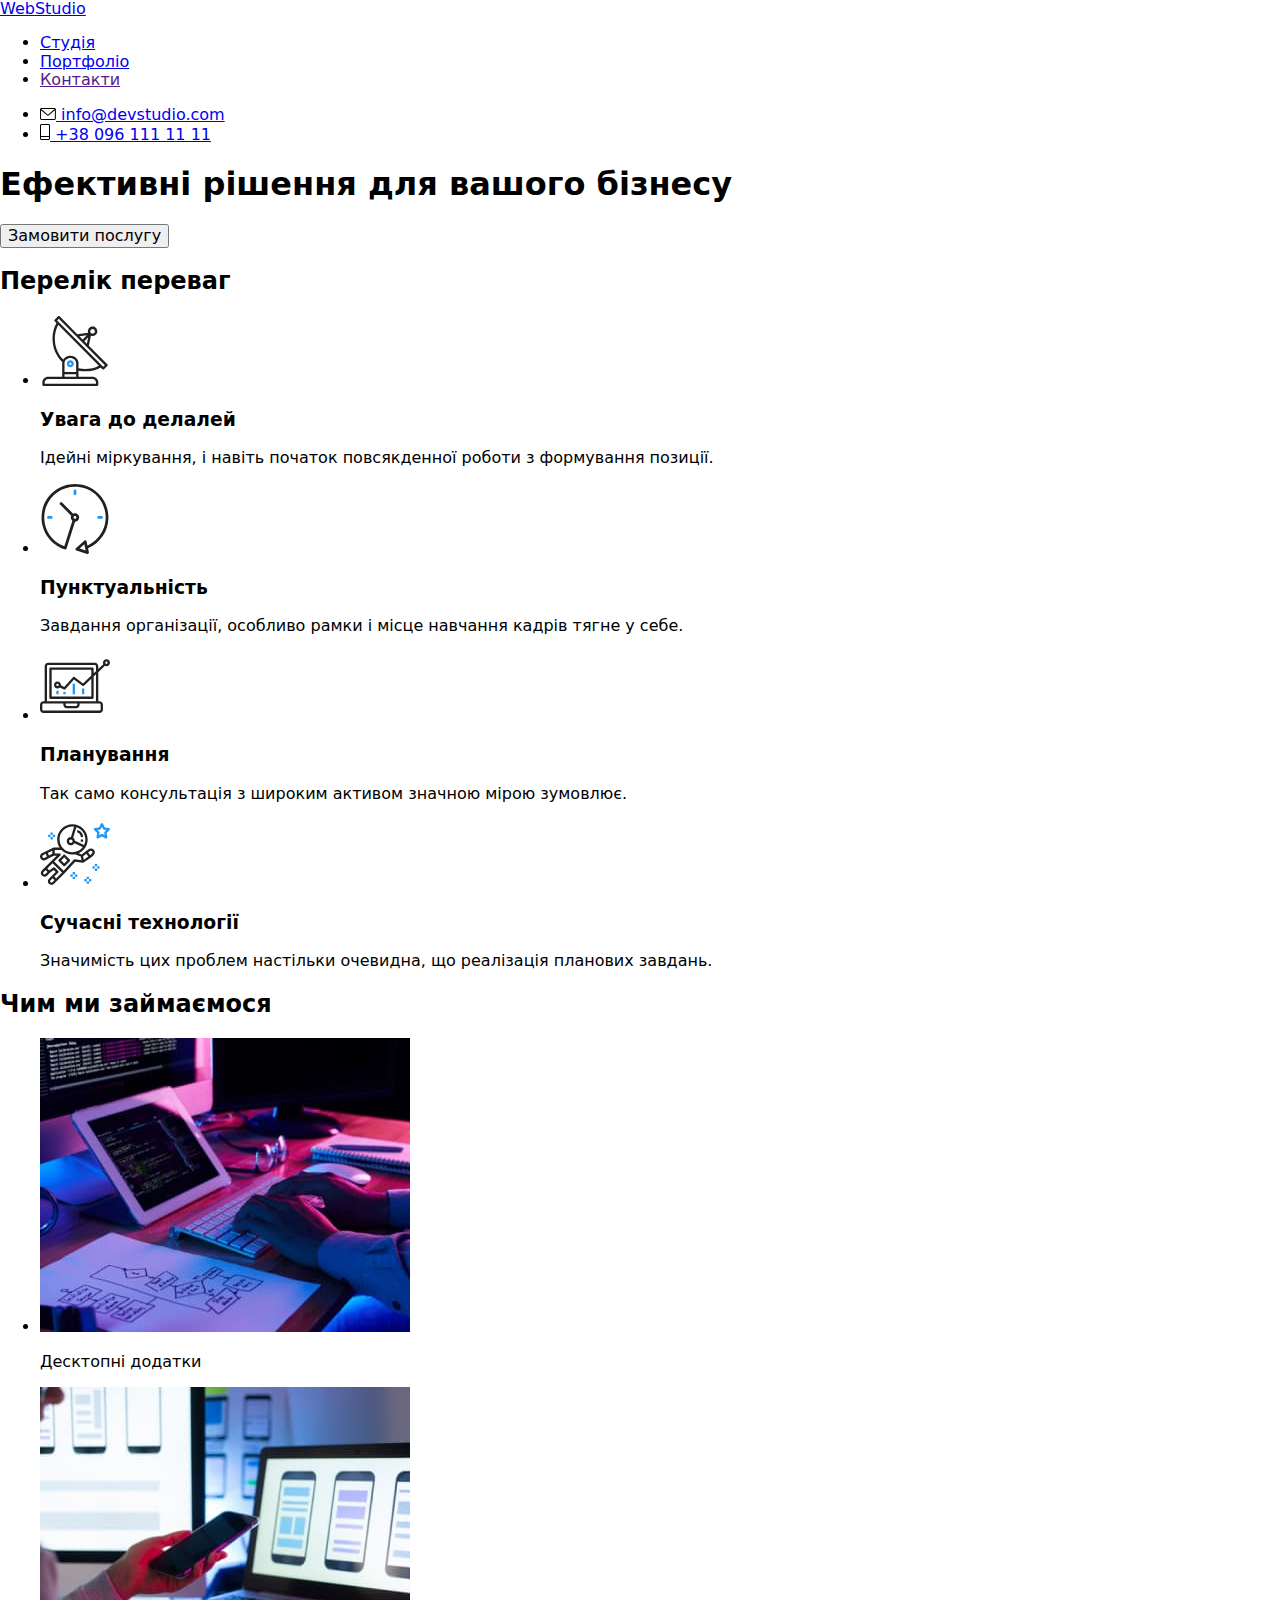
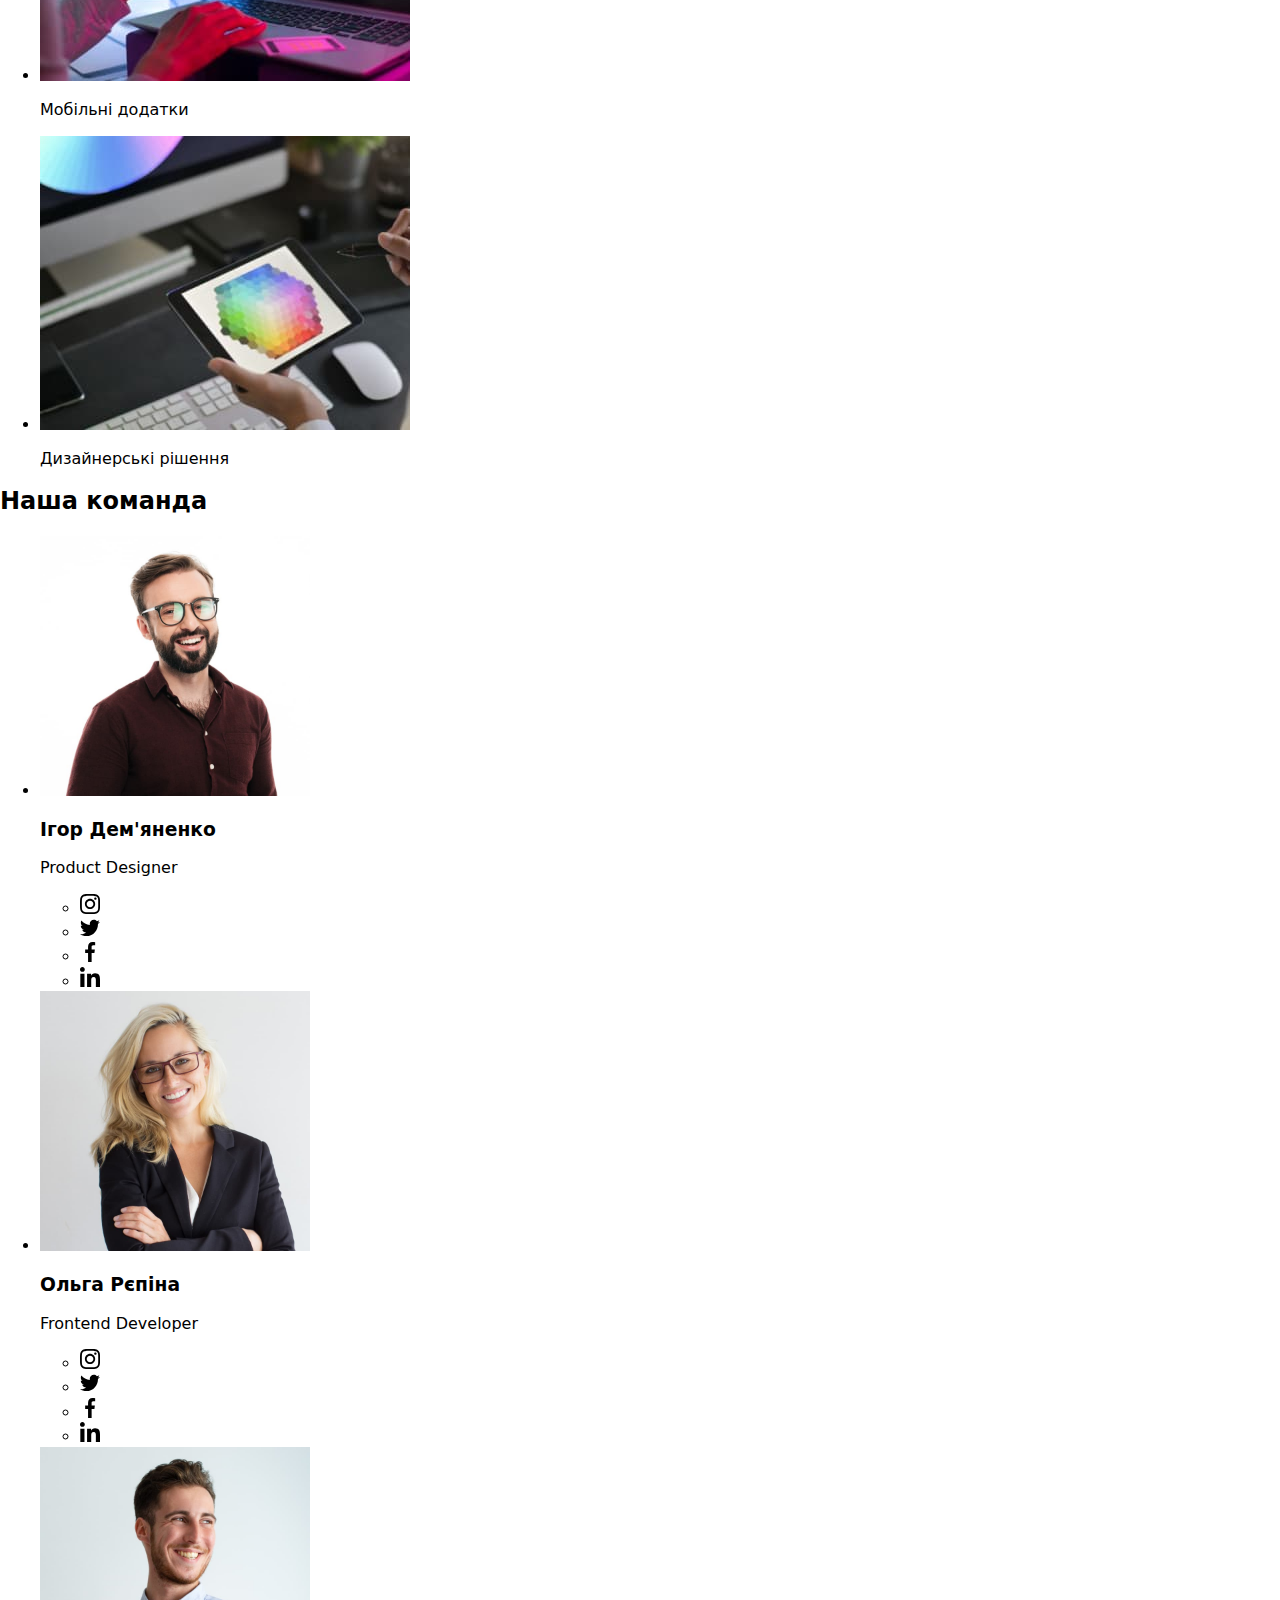
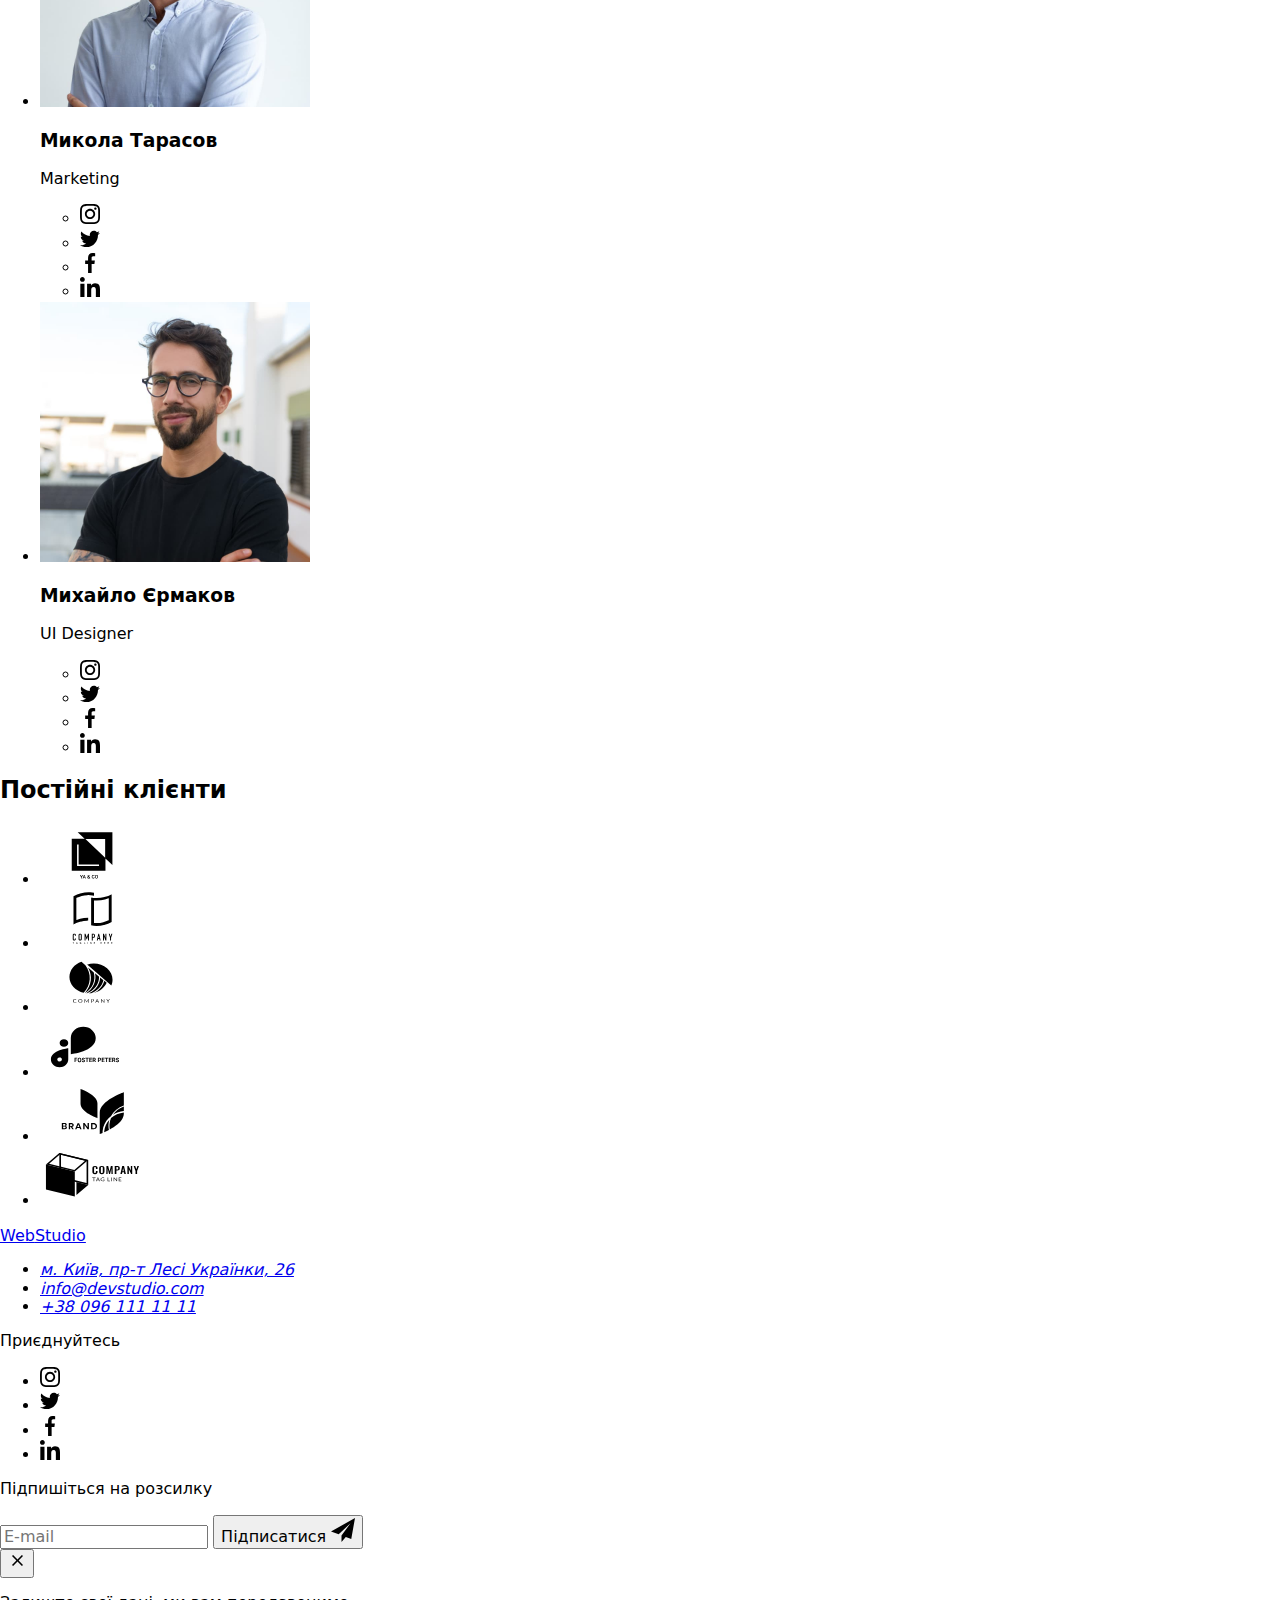
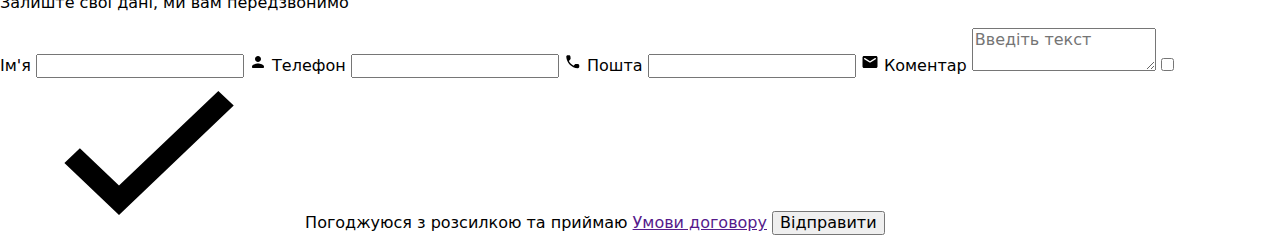
==== index.html @ 996a612a "start" ====
<!DOCTYPE html>
<html lang="uk">
  <head>
    <meta charset="UTF-8" />
    <meta http-equiv="X-UA-Compatible" content="IE=edge" />
    <meta name="viewport" content="width=device-width, initial-scale=1.0" />
    <title>WebStudio</title>
    <link rel="preconnect" href="https://fonts.googleapis.com" />
    <link rel="preconnect" href="https://fonts.gstatic.com" crossorigin />
    <link
      href="https://fonts.googleapis.com/css2?family=Raleway:wght@700&family=Roboto:wght@400;500;700;900&display=swap"
      rel="stylesheet"
    />
    <link
      rel="stylesheet"
      href="https://cdn.jsdelivr.net/npm/modern-normalize@1.1.0/modern-normalize.min.css"
    />
    <link rel="stylesheet" href="./css/styles.css" />
  </head>
  <body>
    <header class="line-header">
      <div class="container header-flex">
        <nav class="head-menu">
          <a href="./index.html" class="logo" lang="en"> Web<span class="logo2">Studio</span></a>
          <ul class="site-navigation list">
            <li class="item"><a href="./index.html" class="site-nav current">Студія</a></li>
            <li class="item"><a href="./portfolio.html" class="site-nav">Портфоліо</a></li>
            <li class="item"><a href="" class="site-nav">Контакти</a></li>
          </ul>
        </nav>
        <ul class="list contact-menu">
          <li class="header-contact">
            <a href="mailto:info@devstudio.com" class="class-contact">
              <svg class="contact-icon-svg" width="16" height="12">
                <use href="./images/icons.svg#icon-envelope"></use>
              </svg>
              info@devstudio.com
            </a>
          </li>
          <li class="header-contact">
            <a href="tel:+380961111111" class="class-contact">
              <svg class="contact-icon-svg" width="10" height="16">
                <use href="./images/icons.svg#icon-vector"></use>
              </svg>
              +38 096 111 11 11
            </a>
          </li>
        </ul>
      </div>
    </header>
    <main>
      <section class="section-hero">
        <div class="container">
          <h1 class="title-h1">Ефективні рішення для вашого бізнесу</h1>
          <button type="button" class="button-posluga" data-modal-open>Замовити послугу</button>
        </div>
      </section>

      <!-- Переваги -->

      <section class="list-perevag section">
        <div class="container">
          <h2 class="visually-hidden">Перелік переваг</h2>
          <ul class="list perevagi-list">
            <li class="perevagi-fon">
              <div class="perevagi-icon">
                <svg class="icon-win" width="70" height="70">
                  <use href="./images/icons.svg#icon-antenna"></use>
                </svg>
              </div>
              <h3 class="title-h3">Увага до делалей</h3>
              <p class="text-perevag">
                Ідейні міркування, і навіть початок повсякденної роботи з формування позиції.
              </p>
            </li>
            <li class="perevagi-fon">
              <div class="perevagi-icon">
                <svg width="70" height="70">
                  <use href="./images/icons.svg#icon-clock"></use>
                </svg>
              </div>
              <h3 class="title-h3">Пунктуальність</h3>
              <p class="text-perevag">
                Завдання організації, особливо рамки і місце навчання кадрів тягне у себе.
              </p>
            </li>
            <li class="perevagi-fon">
              <div class="perevagi-icon">
                <svg width="70" height="70">
                  <use href="./images/icons.svg#icon-diagram"></use>
                </svg>
              </div>
              <h3 class="title-h3">Планування</h3>
              <p class="text-perevag">
                Так само консультація з широким активом значною мірою зумовлює.
              </p>
            </li>
            <li class="perevagi-fon">
              <div class="perevagi-icon">
                <svg width="70" height="70">
                  <use href="./images/icons.svg#icon-astronaut"></use>
                </svg>
              </div>
              <h3 class="title-h3">Сучасні технології</h3>
              <p class="text-perevag">
                Значимість цих проблем настільки очевидна, що реалізація планових завдань.
              </p>
            </li>
          </ul>
        </div>
      </section>

      <!-- розробка -->

      <section class="section-bott">
        <div class="container">
          <h2 class="title-h2">Чим ми займаємося</h2>
          <ul class="list hobby">
            <li>
              <img src="./images/img_box_1.jpg" width="370" alt="Розробка і оптимізація сайту" />
              <div class="description">
                <p class="description-text">Десктопні додатки</p>
              </div>
            </li>
            <li>
              <img src="./images/img_box_2.jpg" width="370" alt="Розробка мобільної версії сайту" />
              <div class="description">
                <p class="description-text">Мобільні додатки</p>
              </div>
            </li>
            <li>
              <img src="./images/img_box_3.jpg" width="370" alt="Підбір палітри" />
              <div class="description">
                <p class="description-text">Дизайнерські рішення</p>
              </div>
            </li>
          </ul>
        </div>
      </section>

      <!-- Команда -->

      <section class="color-team section">
        <div class="container">
          <h2 class="title-h2">Наша команда</h2>
          <ul class="list-team list">
            <li class="color-foto-team">
              <img src="./images/img_team_1.jpg" width="270" alt="Портрет Ігора Дем'яненко" />
              <div class="team-box">
                <h3 class="title-h3-2">Ігор Дем'яненко</h3>
                <p class="profession" lang="en">Product Designer</p>
                <ul class="list team-icon">
                  <li>
                    <a href="" class="team-fon">
                      <svg aria-label="" width="20" height="20">
                        <use href="./images/icons.svg#icon-instagram"></use>
                      </svg>
                    </a>
                  </li>
                  <li>
                    <a href="" class="team-fon">
                      <svg aria-label="" width="20" height="20">
                        <use href="./images/icons.svg#icon-twitter"></use>
                      </svg>
                    </a>
                  </li>
                  <li>
                    <a href="" class="team-fon">
                      <svg aria-label="" width="20" height="20">
                        <use href="./images/icons.svg#icon-facebook"></use>
                      </svg>
                    </a>
                  </li>
                  <li>
                    <a href="" class="team-fon">
                      <svg aria-label="" width="20" height="20">
                        <use href="./images/icons.svg#icon-linkedin"></use>
                      </svg>
                    </a>
                  </li>
                </ul>
              </div>
            </li>
            <li class="color-foto-team">
              <img src="./images/img_team_2.jpg" width="270" alt="Портрет Ольги Рєпіної" />
              <div class="team-box">
                <h3 class="title-h3-2">Ольга Рєпіна</h3>
                <p class="profession" lang="en">Frontend Developer</p>
                <ul class="list team-icon">
                  <li>
                    <a href="" class="team-fon">
                      <svg aria-label="" width="20" height="20">
                        <use href="./images/icons.svg#icon-instagram"></use>
                      </svg>
                    </a>
                  </li>
                  <li>
                    <a href="" class="team-fon">
                      <svg aria-label="" width="20" height="20">
                        <use href="./images/icons.svg#icon-twitter"></use>
                      </svg>
                    </a>
                  </li>
                  <li>
                    <a href="" class="team-fon">
                      <svg aria-label="" width="20" height="20">
                        <use href="./images/icons.svg#icon-facebook"></use>
                      </svg>
                    </a>
                  </li>
                  <li>
                    <a href="" class="team-fon">
                      <svg aria-label="" width="20" height="20">
                        <use href="./images/icons.svg#icon-linkedin"></use>
                      </svg>
                    </a>
                  </li>
                </ul>
              </div>
            </li>
            <li class="color-foto-team">
              <img src="./images/img_team_3.jpg" width="270" alt="Портрет Миколи Тарасова" />
              <div class="team-box">
                <h3 class="title-h3-2">Микола Тарасов</h3>
                <p class="profession" lang="en">Marketing</p>
                <ul class="list team-icon">
                  <li>
                    <a href="" class="team-fon">
                      <svg aria-label="" width="20" height="20">
                        <use href="./images/icons.svg#icon-instagram"></use>
                      </svg>
                    </a>
                  </li>
                  <li>
                    <a href="" class="team-fon">
                      <svg aria-label="" width="20" height="20">
                        <use href="./images/icons.svg#icon-twitter"></use>
                      </svg>
                    </a>
                  </li>
                  <li>
                    <a href="" class="team-fon">
                      <svg aria-label="" width="20" height="20">
                        <use href="./images/icons.svg#icon-facebook"></use>
                      </svg>
                    </a>
                  </li>
                  <li>
                    <a href="" class="team-fon">
                      <svg aria-label="" width="20" height="20">
                        <use href="./images/icons.svg#icon-linkedin"></use>
                      </svg>
                    </a>
                  </li>
                </ul>
              </div>
            </li>
            <li class="color-foto-team">
              <img src="./images/img_team_4.jpg" width="270" alt="Портрет Михайла Єрмакова" />
              <div class="team-box">
                <h3 class="title-h3-2">Михайло Єрмаков</h3>
                <p class="profession" lang="en">UI Designer</p>
                <ul class="list team-icon">
                  <li>
                    <a href="" class="team-fon">
                      <svg aria-label="" width="20" height="20">
                        <use href="./images/icons.svg#icon-instagram"></use>
                      </svg>
                    </a>
                  </li>
                  <li>
                    <a href="" class="team-fon">
                      <svg aria-label="" width="20" height="20">
                        <use href="./images/icons.svg#icon-twitter"></use>
                      </svg>
                    </a>
                  </li>
                  <li>
                    <a href="" class="team-fon">
                      <svg aria-label="" width="20" height="20">
                        <use href="./images/icons.svg#icon-facebook"></use>
                      </svg>
                    </a>
                  </li>
                  <li>
                    <a href="" class="team-fon">
                      <svg aria-label="" width="20" height="20">
                        <use href="./images/icons.svg#icon-linkedin"></use>
                      </svg>
                    </a>
                  </li>
                </ul>
              </div>
            </li>
          </ul>
        </div>
      </section>
      <section class="section">
        <!-- Кліенти -->

        <div class="container">
          <h2 class="title-h2">Постійні клієнти</h2>
          <ul class="list client">
            <li>
              <a href="" class="client-fon">
                <svg aria-label="" width="106" height="60">
                  <use href="./images/icons.svg#icon-logo"></use>
                </svg>
              </a>
            </li>
            <li>
              <a href="" class="client-fon">
                <svg aria-label="" width="106" height="60">
                  <use href="./images/icons.svg#icon-logo-1"></use>
                </svg>
              </a>
            </li>
            <li>
              <a href="" class="client-fon">
                <svg aria-label="" width="106" height="60">
                  <use href="./images/icons.svg#icon-logo-2"></use>
                </svg>
              </a>
            </li>
            <li>
              <a href="" class="client-fon">
                <svg aria-label="" width="106" height="60">
                  <use href="./images/icons.svg#icon-logo-3"></use>
                </svg>
              </a>
            </li>
            <li>
              <a href="" class="client-fon">
                <svg aria-label="" width="106" height="60">
                  <use href="./images/icons.svg#icon-logo-4"></use>
                </svg>
              </a>
            </li>
            <li>
              <a href="" class="client-fon">
                <svg aria-label="" width="106" height="60">
                  <use href="./images/icons.svg#icon-logo-5"></use>
                </svg>
              </a>
            </li>
          </ul>
        </div>
      </section>
    </main>

    <!-- Футер -->

    <footer class="section-footer">
      <div class="container footer-block">
        <div class="">
          <a href="./index.html" class="logo" lang="en"> Web<span class="logo3">Studio</span></a>
          <address class="contact">
            <ul class="site-footer list">
              <li class="footer-bottom">
                <a href="https://goo.gl/maps/ReowiNLjcF3ipeQF8" class="site-footer-2 link"
                  >м. Київ, пр-т Лесі Українки, 26</a
                >
              </li>
              <li class="footer-bottom">
                <a href="mailto:info@devstudio.com" class="site-footer link">info@devstudio.com</a>
              </li>
              <li><a href="tel:+380961111111" class="site-footer link">+38 096 111 11 11</a></li>
            </ul>
          </address>
        </div>

        <!-- Футер соцмережі -->

        <div class="footer-list">
          <p class="footer-connect">Приєднуйтесь</p>
          <ul class="list footer-icon">
            <li>
              <a href="" class="footer-fon">
                <svg aria-label="" width="20" height="20">
                  <use href="./images/icons.svg#icon-instagram"></use>
                </svg>
              </a>
            </li>
            <li>
              <a href="" class="footer-fon">
                <svg aria-label="" width="20" height="20">
                  <use href="./images/icons.svg#icon-twitter"></use>
                </svg>
              </a>
            </li>
            <li>
              <a href="" class="footer-fon">
                <svg aria-label="" width="20" height="20">
                  <use href="./images/icons.svg#icon-facebook"></use>
                </svg>
              </a>
            </li>
            <li>
              <a href="" class="footer-fon">
                <svg aria-label="" width="20" height="20">
                  <use href="./images/icons.svg#icon-linkedin"></use>
                </svg>
              </a>
            </li>
          </ul>
        </div>
        <div class="footer-form">
          <p class="footer-text">Підпишіться на розсилку</p>
          <form class="footer-email-form">
            <label class="email-form-field">
              <input
                type="email"
                name="email"
                class="email-form-input"
                placeholder="E-mail"
                required
            /></label>
            <button type="submit" class="footer-email-btn">
              Підписатися
              <svg class="footer-btn-icon" width="24" height="24">
                <use href="./images/icons.svg#icon-send"></use>
              </svg>
            </button>
          </form>
        </div>
      </div>
    </footer>

    <!-- Модальне вікно -->

    <div class="backdrop is-hidden" data-modal>
      <div class="modal">
        <button type="button" class="close-btn" data-modal-close>
          <svg aria-label="" width="18" height="18" class="modal-close">
            <use href="./images/icons.svg#icon-close"></use>
          </svg>
        </button>

        <!-- Форма заповнення -->

        <p class="modal-text">Залиште свої дані, ми вам передзвонимо</p>
        <form class="modal-form">
          <label class="modal-text-form">
            <span class="title-form">Ім'я</span>
            <span class="modal-icon-wrapper">
              <input
                type="text"
                class="input-form"
                name="user-name"
                pattern="[a-zA-Zа-яА-ЯїЇіІ]+"
                required
              />
              <svg aria-label="" width="18" height="18" class="modal-icon">
                <use href="./images/icons.svg#icon-person"></use>
              </svg>
            </span>
          </label>
          <label class="modal-text-form">
            <span class="title-form">Телефон</span>
            <span class="modal-icon-wrapper">
              <input
                type="tel"
                class="input-form"
                name="user-phone"
                pattern="[0-9]{3}-[0-9]{3}-[0-9]{2}-[0-9]{2}"
                required
              />
              <svg aria-label="" width="18" height="18" class="modal-icon">
                <use href="./images/icons.svg#icon-phone"></use>
              </svg>
            </span>
          </label>
          <label class="modal-text-form">
            <span class="title-form">Пошта</span>
            <span class="modal-icon-wrapper">
              <input type="email" class="input-form" name="user-email" required />
              <svg aria-label="" width="18" height="18" class="modal-icon">
                <use href="./images/icons.svg#icon-email"></use>
              </svg>
            </span>
          </label>

          <!-- Коментар -->

          <label class="modal-form-user">
            <span class="title-form">Коментар</span>
            <textarea
              class="input-form-user"
              name="user-message"
              placeholder="Введіть текст"
            ></textarea>
          </label>

          <!-- Чекбокс -->

          <label class="checkbox-policy">
            <input type="checkbox" class="input-form-policy" name="user_policy" required />
            <svg aria-label="" class="checkbox-icon">
              <use class="checkbox-choice" href="./images/icons.svg#icon-checkbox"></use>
            </svg>
            <span class="title-form-policy">Погоджуюся з розсилкою та приймаю</span>
            <a href="" class="modal-policy">Умови договору</a>
          </label>

          <!-- Кнопка відправки форми -->

          <button type="submit" class="molal-btn-submit">Відправити</button>
        </form>
      </div>
    </div>
    <script src="./js/modal.js"></script>
  </body>
</html>
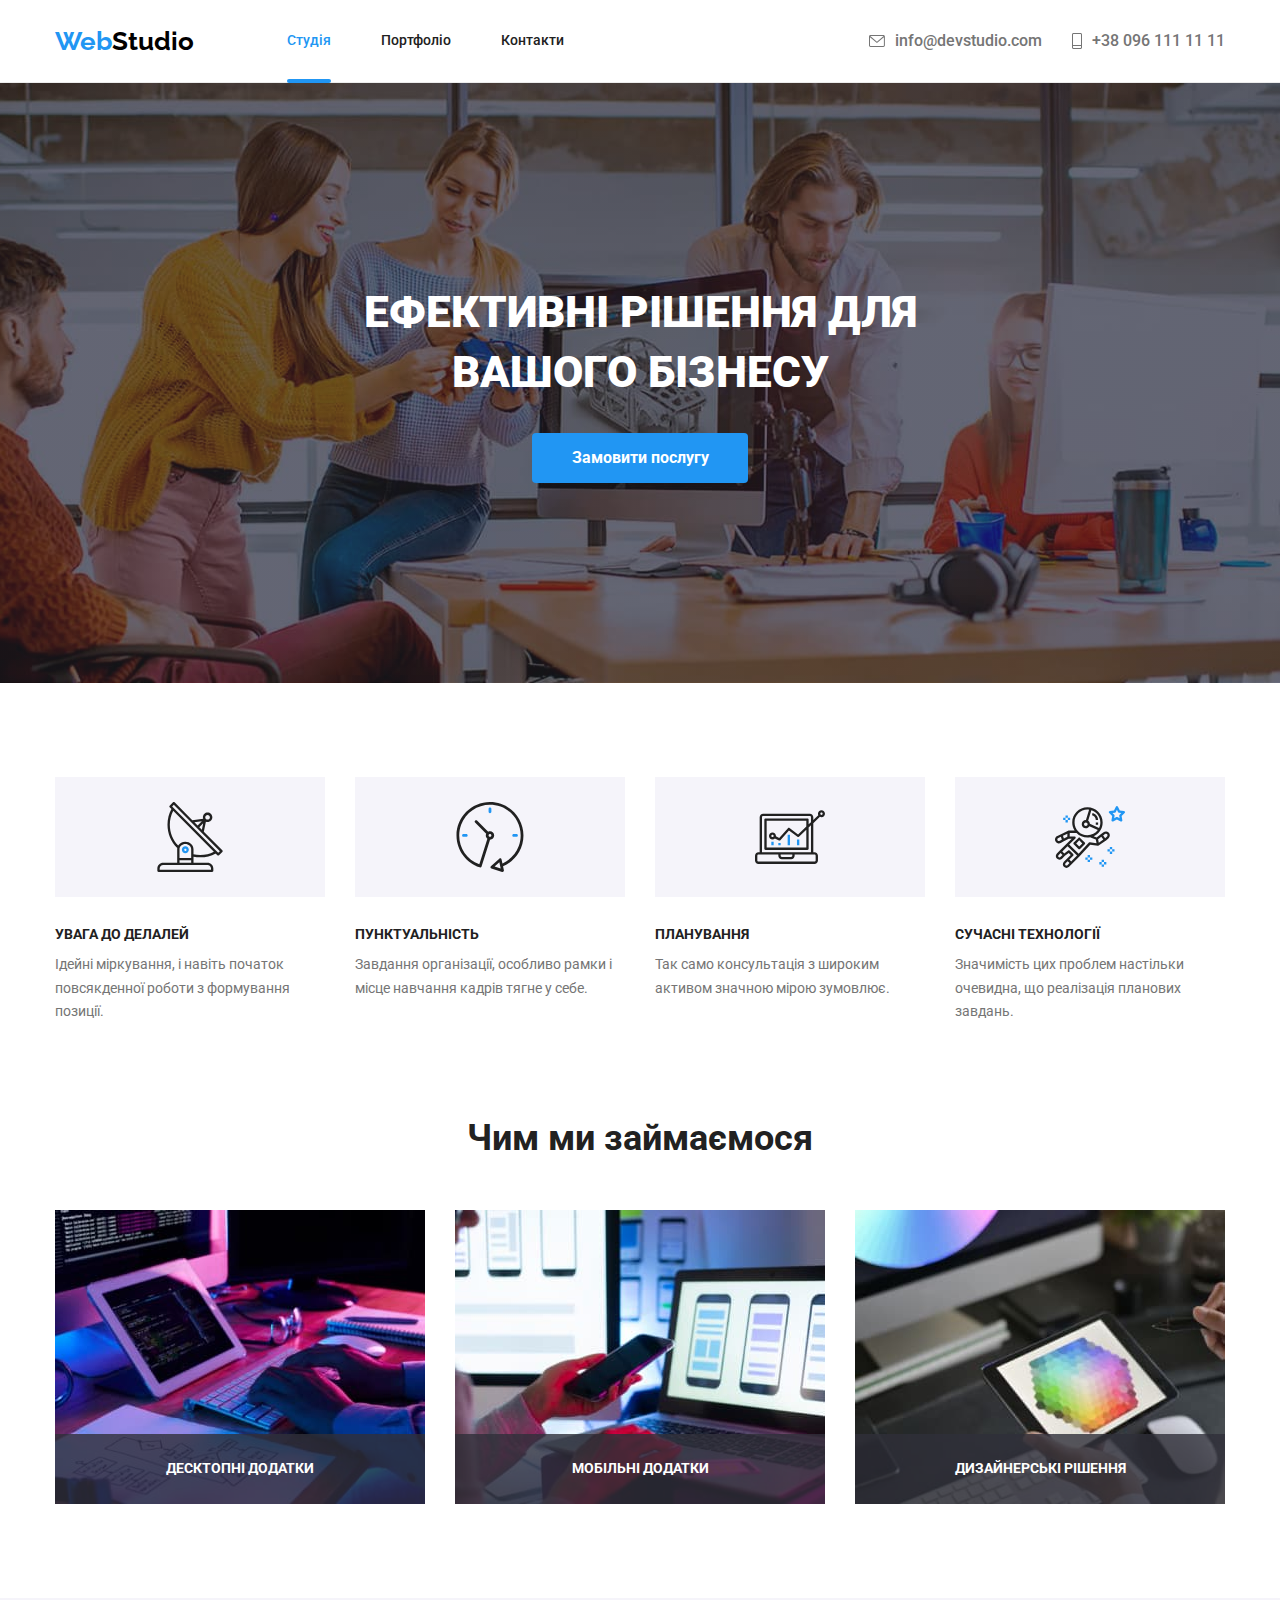
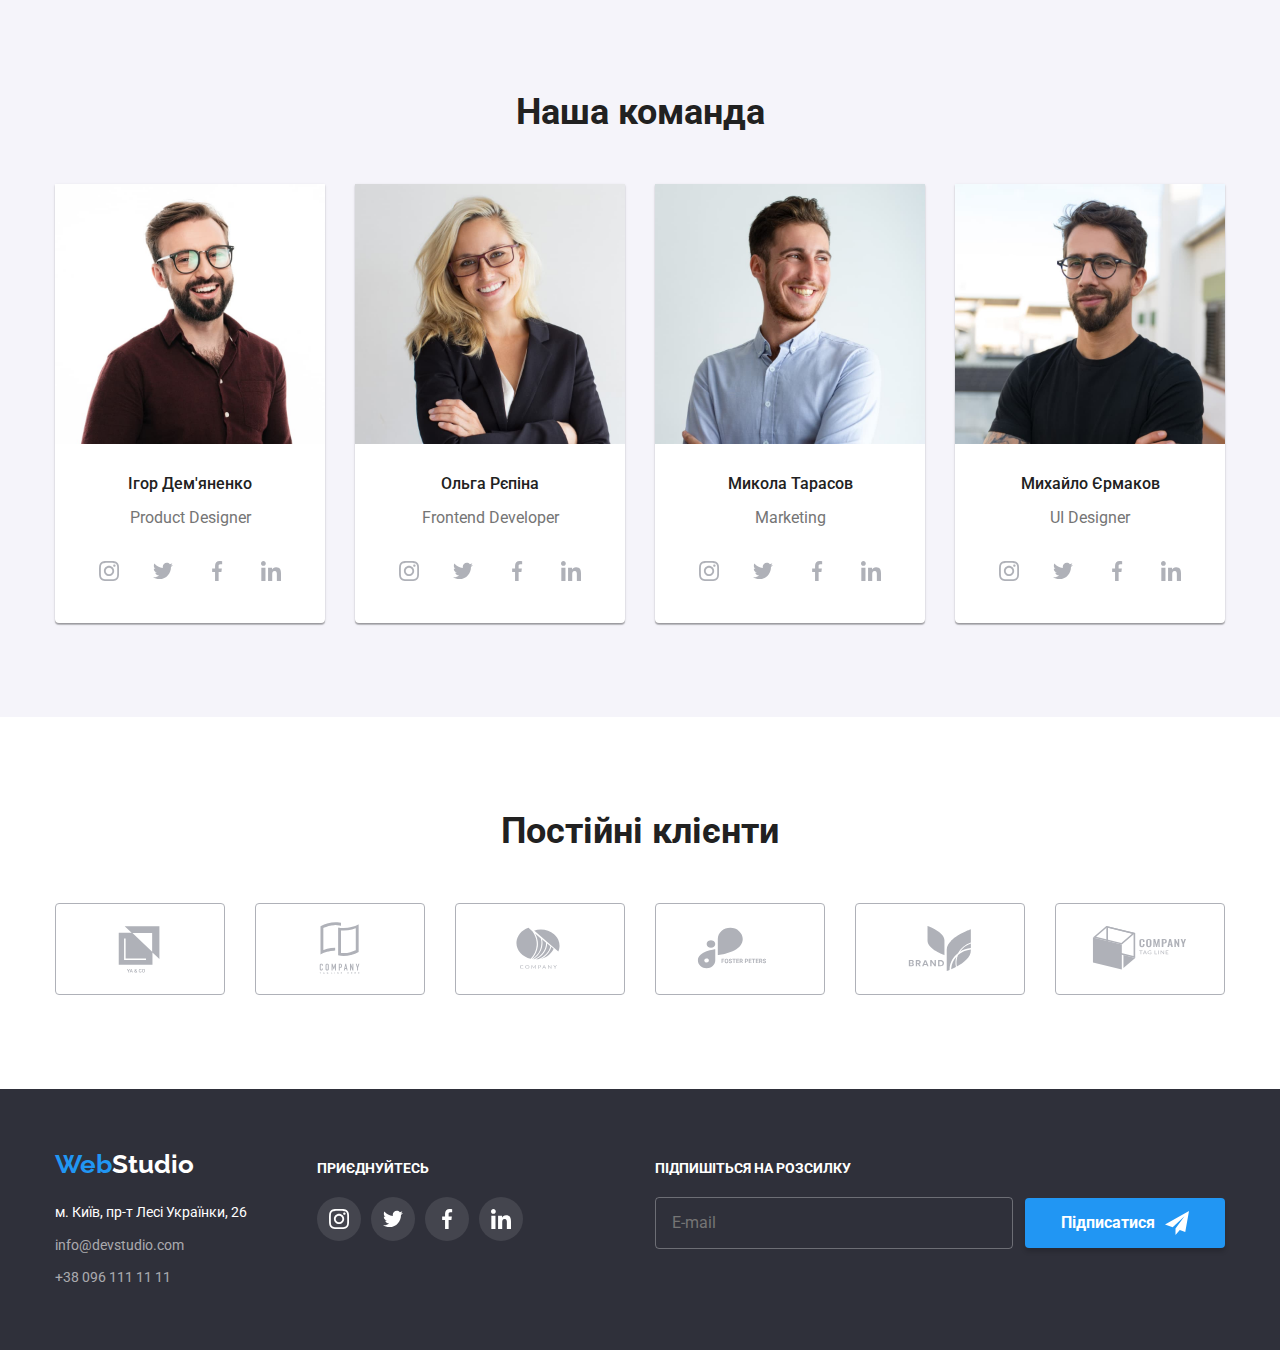
==== commit f29f23ab: "bem" ====
--- a/index.html
+++ b/index.html
@@ -18,28 +18,30 @@
     <link rel="stylesheet" href="./css/styles.css" />
   </head>
   <body>
-    <header class="line-header">
-      <div class="container header-flex">
-        <nav class="head-menu">
-          <a href="./index.html" class="logo" lang="en"> Web<span class="logo2">Studio</span></a>
-          <ul class="site-navigation list">
-            <li class="item"><a href="./index.html" class="site-nav current">Студія</a></li>
-            <li class="item"><a href="./portfolio.html" class="site-nav">Портфоліо</a></li>
-            <li class="item"><a href="" class="site-nav">Контакти</a></li>
+    <header class="header">
+      <div class="container header__section">
+        <nav class="header__nav">
+          <a href="./index.html" class="header__logo" lang="en">
+            Web<span class="header__logo--black">Studio</span></a
+          >
+          <ul class="nav list">
+            <li class="nav__item"><a href="./index.html" class="nav__link current">Студія</a></li>
+            <li class="nav__item"><a href="./portfolio.html" class="nav__link">Портфоліо</a></li>
+            <li class="nav__item"><a href="" class="nav__link">Контакти</a></li>
           </ul>
         </nav>
-        <ul class="list contact-menu">
-          <li class="header-contact">
-            <a href="mailto:info@devstudio.com" class="class-contact">
-              <svg class="contact-icon-svg" width="16" height="12">
+        <ul class="list contact">
+          <li class="contact__header">
+            <a href="mailto:info@devstudio.com" class="contact__link">
+              <svg class="contact__icon" width="16" height="12">
                 <use href="./images/icons.svg#icon-envelope"></use>
               </svg>
               info@devstudio.com
             </a>
           </li>
           <li class="header-contact">
-            <a href="tel:+380961111111" class="class-contact">
-              <svg class="contact-icon-svg" width="10" height="16">
+            <a href="tel:+380961111111" class="contact__link">
+              <svg class="contact__icon" width="10" height="16">
                 <use href="./images/icons.svg#icon-vector"></use>
               </svg>
               +38 096 111 11 11
@@ -353,10 +355,12 @@
     <footer class="section-footer">
       <div class="container footer-block">
         <div class="">
-          <a href="./index.html" class="logo" lang="en"> Web<span class="logo3">Studio</span></a>
-          <address class="contact">
+          <a href="./index.html" class="header__logo" lang="en">
+            Web<span class="header__logo--white">Studio</span></a
+          >
+          <address class="">
             <ul class="site-footer list">
-              <li class="footer-bottom">
+              <li class="footer-bottom footer-top">
                 <a href="https://goo.gl/maps/ReowiNLjcF3ipeQF8" class="site-footer-2 link"
                   >м. Київ, пр-т Лесі Українки, 26</a
                 >
@@ -372,7 +376,7 @@
         <!-- Футер соцмережі -->
 
         <div class="footer-list">
-          <p class="footer-connect">Приєднуйтесь</p>
+          <p class="footer-text">Приєднуйтесь</p>
           <ul class="list footer-icon">
             <li>
               <a href="" class="footer-fon">
--- a/css/styles.css
+++ b/css/styles.css
@@ -0,0 +1,986 @@
+:root {
+  --primary-font-color: rgba(117, 117, 117, 1);
+  --primari-buckground-color: rgba(255, 255, 255, 1);
+  --secondary-font-color: rgba(33, 150, 243, 1);
+  --third-font-color: rgba(33, 33, 33, 1);
+  --font-color-footer: rgba(255, 255, 255, 0.6);
+  --font-color-logo-2: rgba(0, 0, 0, 1);
+  --buckground-color-1: rgba(245, 244, 250, 1);
+  --buckground-color-2: rgba(47, 48, 58, 1);
+  --contact-color: rgba(117, 117, 117, 1);
+  --animation: 250ms cubic-bezier(0.4, 0, 0.2, 1);
+}
+
+body {
+  background-color: var(--primari-buckground-color);
+  color: var(--primary-font-color);
+  font-family: 'Roboto', sans-serif;
+  font-weight: 400;
+  font-size: 14px;
+}
+
+/* Відміна підкреслення у посилань */
+
+a {
+  text-decoration: none;
+}
+
+/* Скидання маркувань списку */
+
+.list {
+  list-style: none;
+}
+
+img {
+  display: block;
+}
+
+/* Скидання стилів марджин */
+
+h1,
+h2,
+h3,
+h4,
+p {
+  margin-top: 0;
+  margin-bottom: 0;
+}
+
+ul {
+  margin-top: 0;
+  margin-bottom: 0;
+  padding-left: 0;
+}
+
+/* Приховання заголовків */
+
+.visually-hidden {
+  position: absolute;
+  white-space: nowrap;
+  width: 1px;
+  height: 1px;
+  overflow: hidden;
+  border: 0;
+  padding: 0;
+  clip: rect(0 0 0 0);
+  clip-path: inset(50%);
+  margin: -1px;
+}
+
+img {
+  display: block;
+  max-width: 100%;
+  height: auto;
+}
+
+/* Ширина */
+
+.container {
+  width: 1200px;
+  margin-left: auto;
+  margin-right: auto;
+  padding-left: 15px;
+  padding-right: 15px;
+}
+
+/* Відступи */
+
+.section {
+  padding-top: 94px;
+  padding-bottom: 94px;
+}
+
+/* Лінія хедера */
+
+.header {
+  border-bottom: 1px solid rgba(236, 236, 236, 1);
+}
+
+.header__section {
+  display: flex;
+  align-items: center;
+}
+
+/* Логотип */
+
+.header__nav {
+  display: flex;
+  align-items: center;
+}
+
+.header__logo {
+  color: var(--secondary-font-color);
+  font-family: 'Raleway', 'sans-serif';
+  font-weight: 700;
+  font-size: 26px;
+  line-height: 1.19;
+}
+
+.header__logo--black {
+  color: var(--font-color-logo-2);
+}
+
+.header__logo--white {
+  color: var(--primari-buckground-color);
+}
+
+/*  Навігація */
+
+.nav {
+  display: flex;
+  margin-left: 93px;
+  gap: 50px;
+}
+
+.nav__link {
+  color: var(--third-font-color);
+  font-weight: 500;
+  line-height: 1.14;
+
+  display: block;
+  padding-top: 32px;
+  padding-bottom: 32px;
+  transition: var(--animation);
+}
+
+.nav__link:hover,
+.nav__link:focus {
+  color: var(--secondary-font-color);
+}
+
+.current {
+  color: var(--secondary-font-color);
+  position: relative;
+}
+
+.current::after {
+  content: '';
+  display: block;
+  width: 100%;
+  height: 4px;
+  background-color: var(--secondary-font-color);
+  position: absolute;
+  left: 0;
+  bottom: -2px;
+  border-radius: 2px;
+}
+
+/* Контакти */
+
+.contact {
+  display: flex;
+  margin-left: auto;
+  gap: 30px;
+}
+
+.contact__link {
+  display: inline-flex;
+  padding: 32px 0px 32px;
+  align-items: center;
+
+  color: var(--contact-color);
+  font-weight: 500;
+  line-height: 1.14;
+  font-size: 16px;
+  transition: color var(--animation);
+}
+
+.contact__link:hover,
+.contact__link:focus {
+  color: var(--secondary-font-color);
+}
+
+.contact__icon {
+  margin-right: 10px;
+  fill: currentColor;
+}
+
+/* Герой */
+
+.title-h1 {
+  text-transform: uppercase;
+  color: var(--primari-buckground-color);
+  font-weight: 900;
+  font-size: 44px;
+  line-height: 1.36;
+
+  max-width: 696px;
+  margin-left: auto;
+  margin-right: auto;
+  margin-bottom: 30px;
+}
+
+.section-hero {
+  background-image: linear-gradient(rgba(47, 48, 58, 0.4), rgba(47, 48, 58, 0.4)),
+    url(../images/bg.jpg);
+
+  background-repeat: no-repeat;
+  background-position: center;
+
+  padding-top: 200px;
+  padding-bottom: 200px;
+  text-align: center;
+  background-color: var(--buckground-color-2);
+  background-size: 1600px;
+}
+
+/* Кнопка замовлення */
+
+.button-posluga {
+  background-color: var(--secondary-font-color);
+  color: var(--primari-buckground-color);
+  cursor: pointer;
+  font-weight: 700;
+  font-size: 16px;
+  line-height: 1.87;
+  border-radius: 4px;
+  border: none;
+  cursor: pointer;
+
+  display: inline-block;
+  width: 216px;
+  height: 50px;
+  transition: background-color var(--animation);
+}
+
+.button-posluga:hover,
+.button-posluga:focus {
+  background-color: rgba(24, 140, 232, 1);
+  color: var(--primari-buckground-color);
+}
+
+/* Заголовок переваг */
+
+.title-h3 {
+  text-transform: uppercase;
+  color: var(--third-font-color);
+  font-weight: 700;
+  font-size: 14px;
+  line-height: 1.14;
+  max-width: 270px;
+
+  margin-bottom: 10px;
+}
+
+/* Перелік переваг */
+
+.list-perevag {
+  display: flex;
+  column-gap: 30px;
+}
+
+.text-perevag {
+  line-height: 1.7;
+  max-width: 270px;
+}
+
+/* Заголовок наша робота-команда */
+
+.title-h2 {
+  color: var(--third-font-color);
+  font-weight: 700;
+  font-size: 36px;
+  line-height: 1.16;
+
+  margin-bottom: 50px;
+  text-align: center;
+}
+
+.section-bott {
+  padding-bottom: 94px;
+}
+
+/* Наша робота */
+
+.hobby {
+  display: flex;
+  column-gap: 30px;
+}
+
+/* колір фону команди*/
+
+.color-team {
+  background-color: var(--buckground-color-1);
+}
+
+.list-team {
+  display: flex;
+  column-gap: 30px;
+}
+
+.color-foto-team {
+  background-color: var(--primari-buckground-color);
+  max-width: 270px;
+  text-align: center;
+}
+
+.profession {
+  color: var(--primary-font-color);
+  font-size: 16px;
+  line-height: 1.9;
+  margin-bottom: 16px;
+}
+
+.text-team {
+  font-size: 16px;
+  line-height: 1.19;
+}
+
+/* footer font color */
+
+.site-footer {
+  color: var(--font-color-footer);
+  line-height: 1.7;
+  transition: color var(--animation);
+  font-style: normal;
+}
+
+.site-footer:hover,
+.site-footer:focus {
+  color: var(--secondary-font-color);
+}
+
+.site-footer-2 {
+  color: var(--primari-buckground-color);
+  transition: color var(--animation);
+  font-style: normal;
+}
+
+.site-footer-2:hover,
+.site-footer-2:focus {
+  color: var(--secondary-font-color);
+}
+
+.footer-top {
+  margin-top: 20px;
+}
+
+/* Кліенти */
+
+.client {
+  padding: 0;
+  margin: 0;
+  display: flex;
+  column-gap: 30px;
+  justify-content: center;
+}
+
+.client-fon {
+  padding: 0;
+  margin: 0;
+  display: flex;
+  width: 170px;
+  height: 92px;
+  border: 1px solid #afb1b8;
+  border-radius: 4px;
+  align-items: center;
+  justify-content: center;
+  transition: border var(--animation);
+}
+
+.client-fon svg {
+  fill: rgba(175, 177, 184, 1);
+  transition: fill var(--animation);
+}
+
+.client-fon:hover svg,
+.client-fon:focus svg {
+  fill: rgba(33, 150, 243, 1);
+}
+
+.client-fon:hover,
+.client-fon:focus {
+  border: 1px solid rgba(33, 150, 243, 1);
+  border-radius: 4px;
+}
+
+/* Секція футер */
+
+.footer-bottom {
+  margin-bottom: 9px;
+}
+
+.section-footer {
+  background-color: var(--buckground-color-2);
+  line-height: 1.7;
+
+  padding: 60px 0px;
+}
+
+/* Портфолио */
+
+/* Заголовок */
+
+.title-h2-2 {
+  color: var(--third-font-color);
+  font-weight: 700;
+  font-size: 18px;
+  line-height: 2;
+
+  max-width: 322px;
+  margin-left: 24px;
+}
+
+.text-team-2 {
+  font-family: 'Roboto', sans-serif;
+  font-weight: 400;
+  font-size: 16px;
+  line-height: 1.87;
+  color: rgba(117, 117, 117, 1);
+
+  padding-top: 4px;
+  max-width: 322px;
+  margin-left: 24px;
+}
+
+.portfolio-box {
+  padding: 20px 0px;
+  border: 1px solid rgba(238, 238, 238, 1);
+  border-top: none;
+}
+
+/* Кнопки портфоліо */
+
+.btn-flex {
+  display: flex;
+  justify-content: center;
+  margin-bottom: 50px;
+  column-gap: 8px;
+}
+
+.button-portfolio {
+  display: inline-block;
+  min-width: 73px;
+  padding: 6px 22px;
+  border: none;
+
+  background-color: var(--buckground-color-1);
+  color: var(--third-font-color);
+  cursor: pointer;
+  font-weight: 500;
+  font-size: 16px;
+  line-height: 1.62;
+  border-radius: 4px;
+
+  transition: color var(--animation), background-color var(--animation), box-shadow var(--animation);
+}
+
+.button-portfolio:focus,
+.button-portfolio:hover {
+  background-color: var(--secondary-font-color);
+  color: var(--primari-buckground-color);
+  box-shadow: 0px 3px 1px rgba(0, 0, 0, 0.1), 0px 1px 2px rgba(0, 0, 0, 0.08),
+    0px 2px 2px rgba(0, 0, 0, 0.12);
+}
+
+/* Сітка єлементів */
+
+.flex-container {
+  padding: 0;
+  margin: 0;
+
+  display: flex;
+  flex-wrap: wrap;
+  margin-left: -30px;
+  margin-top: -30px;
+}
+
+.flex-container .flex-element {
+  width: 370px;
+
+  flex-basis: calc(100% / 3 -30px);
+  margin-left: 30px;
+  margin-top: 30px;
+}
+
+.portfolio-link {
+  display: block;
+  transition: box-shadow var(--animation);
+}
+
+.portfolio-link:hover,
+.portfolio-link:focus {
+  box-shadow: 0px 1px 1px rgba(0, 0, 0, 0.12), 0px 4px 4px rgba(0, 0, 0, 0.06),
+    1px 4px 6px rgba(0, 0, 0, 0.16);
+}
+
+.perevagi-list {
+  display: flex;
+}
+
+.perevagi-fon:not(:last-child) {
+  margin-right: 30px;
+  max-width: 270px;
+}
+
+.perevagi-icon {
+  display: flex;
+  width: 270px;
+  height: 120px;
+  align-items: center;
+  justify-content: center;
+  flex-direction: column;
+  margin-bottom: 30px;
+
+  background-color: var(--buckground-color-1);
+}
+
+.icon-win {
+  align-items: center;
+}
+
+.color-foto-team {
+  box-shadow: 0px 1px 3px rgba(0, 0, 0, 0.12), 0px 1px 1px rgba(0, 0, 0, 0.14),
+    0px 2px 1px rgba(0, 0, 0, 0.2);
+  border-radius: 0px 0px 4px 4px;
+}
+
+/* Команда */
+
+.title-h3-2 {
+  color: var(--third-font-color);
+  font-weight: 500;
+  font-size: 16px;
+  line-height: 1.19;
+  margin-bottom: 10px;
+}
+
+.team-box {
+  padding: 30px 0px;
+}
+
+.team-icon {
+  padding: 0;
+  margin: 0;
+  display: flex;
+  column-gap: 10px;
+  justify-content: center;
+}
+
+.team-fon {
+  width: 44px;
+  height: 44px;
+  border-radius: 50%;
+  display: flex;
+  align-items: center;
+  justify-content: center;
+  transition: background-color var(--animation);
+}
+
+.team-fon svg {
+  fill: rgba(175, 177, 184, 1);
+  transition: fill var(--animation);
+}
+
+.team-fon:hover,
+.team-fon:focus {
+  background-color: rgba(33, 150, 243, 1);
+}
+
+.team-fon:hover svg,
+.team-fon:focus svg {
+  fill: rgba(255, 255, 255, 1);
+}
+
+/* Футер соцмережі */
+
+.footer-text {
+  text-transform: uppercase;
+  color: var(--primari-buckground-color);
+  font-weight: 700;
+  font-size: 14px;
+  line-height: 1.14;
+
+  margin-bottom: 20px;
+}
+
+.footer-icon {
+  display: flex;
+  padding: 0;
+  margin-top: 0;
+  gap: 10px;
+  align-items: center;
+}
+
+.footer-fon {
+  width: 44px;
+  height: 44px;
+  background-color: rgba(255, 255, 255, 0.1);
+  border-radius: 50%;
+  display: flex;
+  align-items: center;
+  justify-content: center;
+  transition: background-color var(--animation);
+}
+
+.footer-fon svg {
+  fill: rgba(255, 255, 255, 1);
+}
+
+.footer-fon:hover,
+.footer-fon:focus {
+  background-color: rgba(33, 150, 243, 1);
+}
+
+.section-footer .footer-block {
+  display: flex;
+  align-items: baseline;
+}
+
+.section-footer .footer-list {
+  margin-left: 70px;
+}
+
+/* Футер форма відправки */
+
+.footer-form {
+  margin-left: auto;
+}
+
+.footer-email-form {
+  display: flex;
+}
+
+.footer-email-form {
+  display: flex;
+}
+
+.footer-email-btn {
+  display: flex;
+  align-items: center;
+  justify-content: center;
+  font-weight: 700;
+  font-size: 16px;
+  line-height: 1.87;
+  color: var(--primari-buckground-color);
+  background-color: var(--secondary-font-color);
+  border-radius: 4px;
+  border: none;
+  width: 200px;
+  height: 50px;
+  align-self: center;
+  box-shadow: 0px 4px 4px rgba(0, 0, 0, 0.15);
+  border-radius: 4px;
+  cursor: pointer;
+  transition: background-color var(--animation);
+}
+
+.footer-email-btn:hover,
+.footer-email-btn:focus {
+  background-color: rgba(24, 140, 232, 1);
+}
+
+.email-form-input {
+  padding: 15px 16px;
+  width: 358px;
+  background-color: transparent;
+  border: 1px solid rgba(255, 255, 255, 0.3);
+  border-radius: 4px;
+  font-size: 16px;
+  line-height: 1.25;
+  color: rgba(255, 255, 255, 0.6);
+}
+
+.email-form-field {
+  margin-right: 12px;
+}
+
+.footer-btn-icon {
+  fill: var(--primari-buckground-color);
+  margin-left: 10px;
+}
+
+/* Оверлей */
+
+.portfolio-wrapper {
+  position: relative;
+  overflow: hidden;
+}
+
+.overlay {
+  font-family: 'Roboto', sans-serif;
+  font-weight: 400;
+  font-size: 18px;
+  color: var(--primari-buckground-color);
+  background-color: rgba(33, 150, 243, 0.9);
+  line-height: 1.55;
+
+  padding: 63px 24px;
+
+  position: absolute;
+  top: 0;
+  left: 0;
+  height: 100%;
+  width: 100%;
+  transform: translateY(100%);
+  transition: transform var(--animation);
+}
+
+.portfolio-link:hover .overlay,
+.portfolio-link:focus .overlay {
+  transform: translateY(0%);
+}
+
+/* Модальне вікно */
+
+.backdrop {
+  position: fixed;
+  top: 0;
+  left: 0;
+  width: 100%;
+  height: 100%;
+  background-color: rgba(0, 0, 0, 0.2);
+  z-index: 100;
+  transition: opacity var(--animation), visibility var(--animation);
+}
+
+.is-hidden {
+  visibility: hidden;
+  opacity: 0;
+  pointer-events: none;
+}
+
+.modal {
+  padding: 40px;
+  width: 528px;
+  min-height: 580px;
+  background-color: var(--primari-buckground-color);
+  position: absolute;
+  top: 50%;
+  left: 50%;
+  transform: translate(-50%, -50%);
+}
+
+.close-btn {
+  position: absolute;
+  top: 8px;
+  right: 8px;
+  display: flex;
+  align-items: center;
+  justify-content: center;
+  width: 30px;
+  height: 30px;
+  cursor: pointer;
+
+  background-color: transparent;
+  border-radius: 50%;
+  border: 1px solid rgba(0, 0, 0, 0.1);
+  padding: 0px;
+}
+
+.modal-close {
+  transition: fill var(--animation);
+}
+
+.close-btn:hover .modal-close {
+  fill: var(--secondary-font-color);
+}
+
+.hobby li {
+  position: relative;
+}
+
+.description {
+  position: absolute;
+  display: flex;
+  align-items: center;
+  justify-content: center;
+  left: 0;
+  bottom: 0;
+  width: 100%;
+  height: 70px;
+  left: 0;
+  bottom: 0;
+  background: rgba(47, 48, 58, 0.8);
+}
+
+.description-text {
+  font-weight: 700;
+  line-height: 1.14;
+  text-align: center;
+  color: var(--primari-buckground-color);
+  text-transform: uppercase;
+  padding: 27px 0px;
+}
+
+/* Форма заповнення */
+
+.modal-text {
+  font-weight: 700;
+  font-size: 20px;
+  line-height: 1.15;
+  color: var(--third-font-color);
+  text-align: center;
+  margin-bottom: 12px;
+}
+
+.modal-form {
+  display: flex;
+  flex-direction: column;
+}
+
+.modal-text-form {
+  margin-bottom: 10px;
+}
+
+.title-form {
+  display: block;
+  font-size: 12px;
+  line-height: 1.16;
+  color: var(--contact-color);
+
+  margin-bottom: 4px;
+}
+
+.modal-icon-wrapper {
+  position: relative;
+}
+
+.modal-icon {
+  position: absolute;
+  top: 50%;
+  left: 12px;
+  transform: translateY(-50%);
+
+  display: block;
+  fill: var(--third-font-color);
+  transition: fill var(--animation), border var(--animation);
+}
+
+.input-form:hover,
+.input-form:focus {
+  border: 1px solid var(--secondary-font-color);
+}
+
+.input-form:hover + .modal-icon {
+  fill: var(--secondary-font-color);
+}
+
+.input-form:focus + .modal-icon {
+  fill: var(--secondary-font-color);
+}
+
+.input-form {
+  width: 100%;
+  height: 40px;
+  border: 1px solid rgba(33, 33, 33, 0.2);
+  border-radius: 4px;
+  cursor: pointer;
+  outline: transparent;
+
+  padding-left: 42px;
+  transition: border-color var(--animation);
+}
+
+/* Коментар */
+
+.modal-form-user {
+  margin-bottom: 20px;
+}
+
+.input-form-user {
+  display: flex;
+  width: 100%;
+  height: 120px;
+  border: 1px solid rgba(33, 33, 33, 0.2);
+  border-radius: 4px;
+  resize: none;
+  outline: transparent;
+
+  padding: 12px 16px;
+  transition: border-color var(--animation);
+}
+
+.input-form-user::placeholder {
+  font-size: 12px;
+  line-height: 1.17;
+  color: rgba(117, 117, 117, 0.5);
+}
+
+.input-form-user:hover,
+.input-form-user:focus {
+  outline: none;
+  border-color: var(--secondary-font-color);
+}
+
+/* Чекбокс */
+
+.checkbox-policy {
+  display: flex;
+  align-items: center;
+  justify-content: center;
+  margin-bottom: 30px;
+  gap: 9px;
+}
+
+.input-form-policy {
+  position: absolute;
+  appearance: none;
+}
+
+.input-form-policy:checked + .checkbox-icon {
+  background-color: var(--secondary-font-color);
+}
+
+.input-form-policy:checked + .checkbox-icon .checkbox-choice {
+  display: block;
+}
+
+.input-form-policy:focus + .checkbox-icon {
+  box-shadow: 0 0 0 2px var(--secondary-font-color);
+}
+
+.modal-policy {
+  font-family: 'Roboto', sans-serif;
+  font-weight: 400;
+  font-size: 14px;
+  line-height: 1.71;
+  color: var(--secondary-font-color);
+  text-decoration: underline;
+}
+
+.title-form-policy {
+  display: inline-block;
+  line-height: 1.71;
+  color: var(--contact-color);
+}
+
+.checkbox-icon {
+  width: 16px;
+  height: 15px;
+  border: 1px solid var(--third-font-color);
+  border-radius: 4px;
+  cursor: pointer;
+}
+
+.checkbox-choice {
+  display: none;
+  fill: var(--primari-buckground-color);
+}
+
+/* Кнопка відправки форми */
+
+.molal-btn-submit {
+  display: flex;
+  align-items: center;
+  justify-content: center;
+  font-weight: 700;
+  font-size: 16px;
+  line-height: 1.87;
+  color: var(--primari-buckground-color);
+  background-color: var(--secondary-font-color);
+  border-radius: 4px;
+  border: none;
+  width: 200px;
+  height: 50px;
+  align-self: center;
+  box-shadow: 0px 4px 4px rgba(0, 0, 0, 0.15);
+  border-radius: 4px;
+  cursor: pointer;
+  transition: background-color var(--animation);
+}
+
+.molal-btn-submit:hover,
+.molal-btn-submi:focus {
+  background-color: rgba(24, 140, 232, 1);
+}
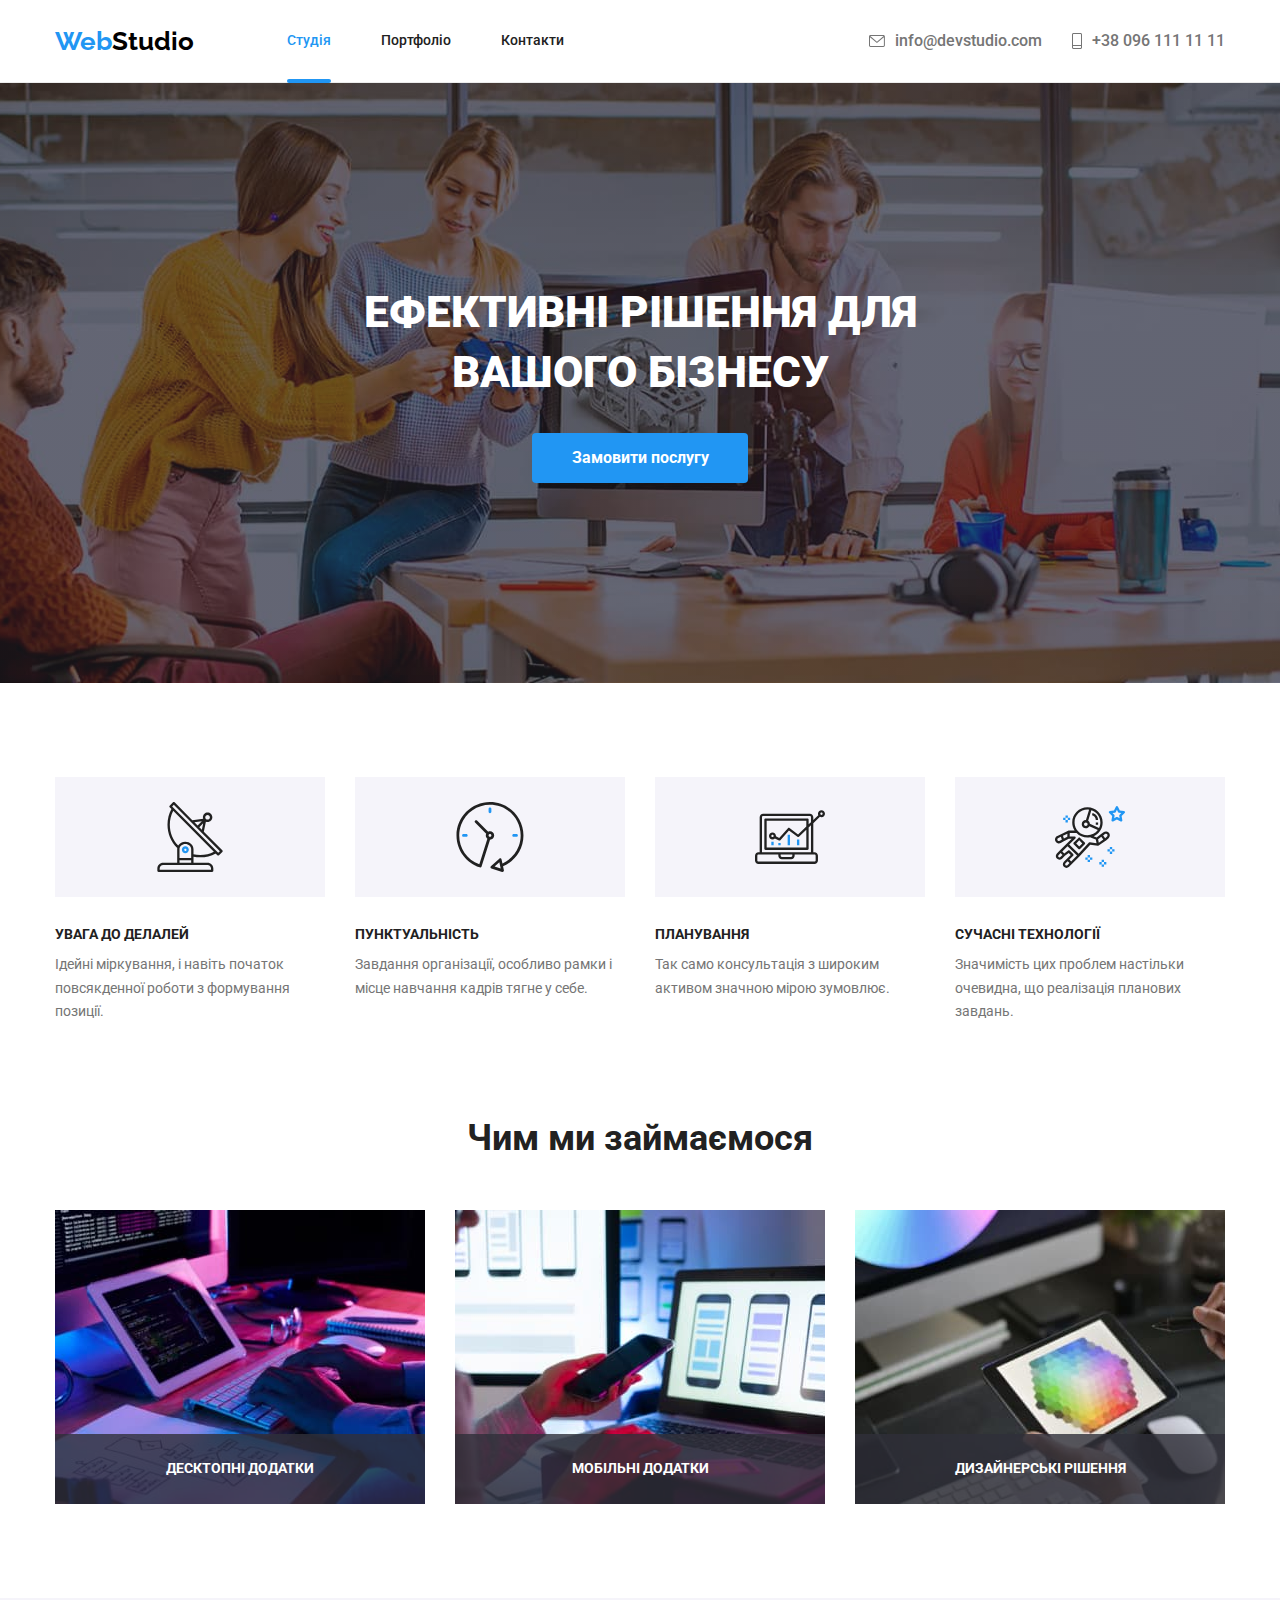
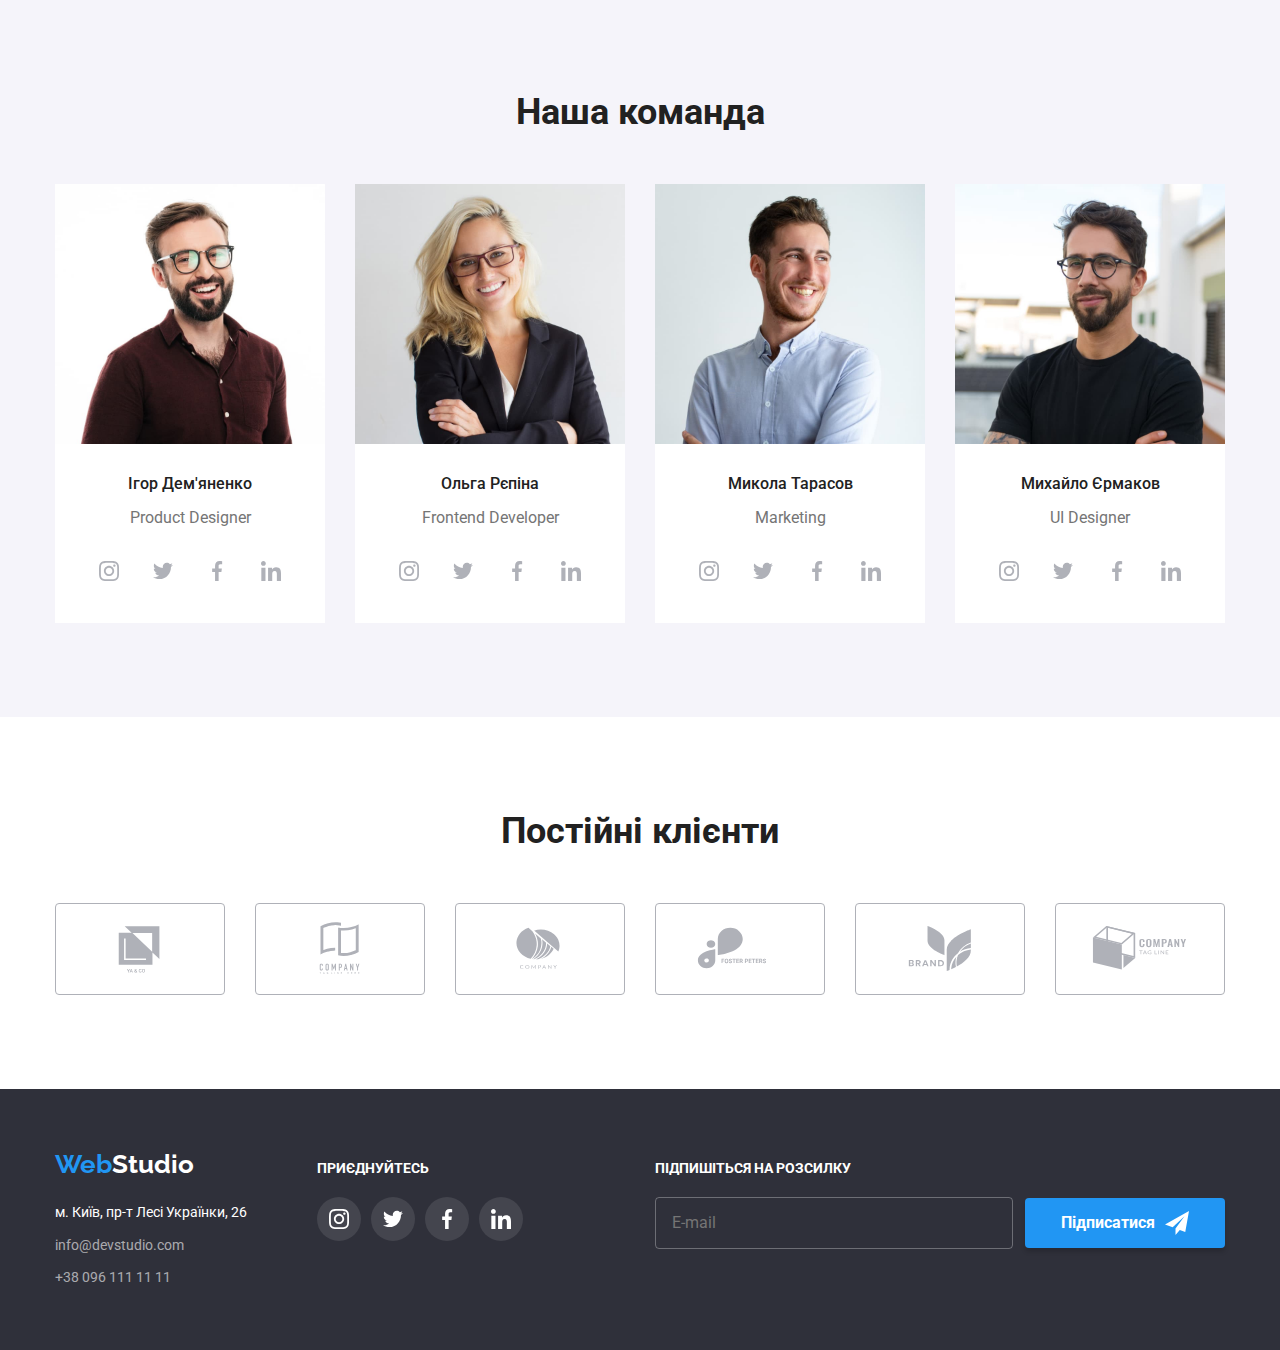
==== commit 5918ce9e: "overlay" ====
--- a/index.html
+++ b/index.html
@@ -15,8 +15,12 @@
       rel="stylesheet"
       href="https://cdn.jsdelivr.net/npm/modern-normalize@1.1.0/modern-normalize.min.css"
     />
-    <link rel="stylesheet" href="./css/styles.css" />
+
+    <link rel="stylesheet" href="./css/main.min.css" />
   </head>
+
+<!--     <link rel="stylesheet" href="./css/styles.css" /> -->
+
   <body>
     <header class="header">
       <div class="container header__section">
@@ -31,7 +35,7 @@
           </ul>
         </nav>
         <ul class="list contact">
-          <li class="contact__header">
+          <li class="">
             <a href="mailto:info@devstudio.com" class="contact__link">
               <svg class="contact__icon" width="16" height="12">
                 <use href="./images/icons.svg#icon-envelope"></use>
@@ -39,7 +43,7 @@
               info@devstudio.com
             </a>
           </li>
-          <li class="header-contact">
+          <li class="">
             <a href="tel:+380961111111" class="contact__link">
               <svg class="contact__icon" width="10" height="16">
                 <use href="./images/icons.svg#icon-vector"></use>
--- a/css/main.min.css
+++ b/css/main.min.css
@@ -0,0 +1 @@
+:root{--primary-font-color: rgba(117, 117, 117, 1);--primari-buckground-color: rgba(255, 255, 255, 1);--secondary-font-color: rgba(33, 150, 243, 1);--third-font-color: rgba(33, 33, 33, 1);--font-color-footer: rgba(255, 255, 255, 0.6);--font-color-logo-2: rgba(0, 0, 0, 1);--buckground-color-1: rgba(245, 244, 250, 1);--buckground-color-2: rgba(47, 48, 58, 1);--contact-color: rgba(117, 117, 117, 1);--animation: 250ms cubic-bezier(0.4, 0, 0.2, 1)}.visually-hidden{position:absolute;white-space:nowrap;width:1px;height:1px;overflow:hidden;border:0;padding:0;clip:rect(0 0 0 0);clip-path:inset(50%);margin:-1px}body{background-color:var(--primari-buckground-color);color:var(--primary-font-color);font-family:"Roboto",sans-serif;font-weight:400;font-size:14px}a{text-decoration:none}.list{list-style:none}img{display:block}h1,h2,h3,h4,p{margin-top:0;margin-bottom:0}ul{margin-top:0;margin-bottom:0;padding-left:0}img{display:block;max-width:100%;height:auto}.section{padding-top:94px;padding-bottom:94px}.container{width:1200px;margin-left:auto;margin-right:auto;padding-left:15px;padding-right:15px}.button-posluga{background-color:var(--secondary-font-color);color:var(--primari-buckground-color);cursor:pointer;font-weight:700;font-size:16px;line-height:1.87;border-radius:4px;border:none;cursor:pointer;display:inline-block;width:216px;height:50px;transition:background-color var(--animation)}.button-posluga:hover,.button-posluga:focus{background-color:#188ce8;color:var(--primari-buckground-color)}.molal-btn-submit{display:flex;align-items:center;justify-content:center;font-weight:700;font-size:16px;line-height:1.87;color:var(--primari-buckground-color);background-color:var(--secondary-font-color);border-radius:4px;border:none;width:200px;height:50px;align-self:center;box-shadow:0px 4px 4px rgba(0,0,0,.15);cursor:pointer;transition:background-color var(--animation)}.molal-btn-submit:hover,.molal-btn-submi:focus{background-color:#188ce8}.footer-email-btn{display:flex;align-items:center;justify-content:center;font-weight:700;font-size:16px;line-height:1.87;color:var(--primari-buckground-color);background-color:var(--secondary-font-color);border-radius:4px;border:none;width:200px;height:50px;align-self:center;box-shadow:0px 4px 4px rgba(0,0,0,.15);border-radius:4px;cursor:pointer;transition:background-color var(--animation)}.footer-email-btn:hover,.footer-email-btn:focus{background-color:#188ce8}.title-h2{color:var(--third-font-color);font-weight:700;font-size:36px;line-height:1.16;margin-bottom:50px;text-align:center}.header__logo{color:var(--secondary-font-color);font-family:"Raleway","sans-serif";font-weight:700;font-size:26px;line-height:1.19}.header__logo--black{color:var(--font-color-logo-2)}.header__logo--white{color:var(--primari-buckground-color)}.backdrop{position:fixed;top:0;left:0;width:100%;height:100%;background-color:rgba(0,0,0,.2);z-index:100;transition:opacity var(--animation),visibility var(--animation)}.is-hidden{visibility:hidden;opacity:0;pointer-events:none}.modal{padding:40px;width:528px;min-height:580px;background-color:var(--primari-buckground-color);position:absolute;top:50%;left:50%;transform:translate(-50%, -50%)}.close-btn{position:absolute;top:8px;right:8px;display:flex;align-items:center;justify-content:center;width:30px;height:30px;cursor:pointer;background-color:rgba(0,0,0,0);border-radius:50%;border:1px solid rgba(0,0,0,.1);padding:0px}.modal-close{transition:fill var(--animation)}.close-btn:hover .modal-close{fill:var(--secondary-font-color)}.title-form{display:block;font-size:12px;line-height:1.16;color:var(--contact-color);margin-bottom:4px}.modal-text{font-weight:700;font-size:20px;line-height:1.15;color:var(--third-font-color);text-align:center;margin-bottom:12px}.modal-form{display:flex;flex-direction:column}.modal-text-form{margin-bottom:10px}.modal-icon-wrapper{position:relative}.modal-icon{position:absolute;top:50%;left:12px;transform:translateY(-50%);display:block;fill:var(--third-font-color);transition:fill var(--animation),border var(--animation)}.input-form:hover,.input-form:focus{border:1px solid var(--secondary-font-color)}.input-form:hover+.modal-icon{fill:var(--secondary-font-color)}.input-form:focus+.modal-icon{fill:var(--secondary-font-color)}.input-form{width:100%;height:40px;border:1px solid rgba(33,33,33,.2);border-radius:4px;cursor:pointer;outline:rgba(0,0,0,0);padding-left:42px;transition:border-color var(--animation)}.modal-form-user{margin-bottom:20px}.input-form-user{display:flex;width:100%;height:120px;border:1px solid rgba(33,33,33,.2);border-radius:4px;resize:none;outline:rgba(0,0,0,0);padding:12px 16px;transition:border-color var(--animation)}.input-form-user::placeholder{font-size:12px;line-height:1.17;color:rgba(117,117,117,.5)}.input-form-user:hover,.input-form-user:focus{outline:none;border-color:var(--secondary-font-color)}.checkbox-policy{display:flex;align-items:center;justify-content:center;margin-bottom:30px;gap:9px}.input-form-policy{position:absolute;appearance:none}.input-form-policy:checked+.checkbox-icon{background-color:var(--secondary-font-color)}.input-form-policy:checked+.checkbox-icon .checkbox-choice{display:block}.input-form-policy:focus+.checkbox-icon{box-shadow:0 0 0 2px var(--secondary-font-color)}.modal-policy{font-family:"Roboto",sans-serif;font-weight:400;font-size:14px;line-height:1.71;color:var(--secondary-font-color);text-decoration:underline}.title-form-policy{display:inline-block;line-height:1.71;color:var(--contact-color)}.checkbox-icon{width:16px;height:15px;border:1px solid var(--third-font-color);border-radius:4px;cursor:pointer}.checkbox-choice{display:none;fill:var(--primari-buckground-color)}.portfolio-wrapper{position:relative;overflow:hidden}.overlay{font-family:"Roboto",sans-serif;font-weight:400;font-size:18px;color:var(--primari-buckground-color);background-color:rgba(33,150,243,.9);line-height:1.55;padding:63px 24px;position:absolute;top:0;left:0;height:100%;width:100%;transform:translateY(100%);transition:transform var(--animation)}.portfolio-link:hover .overlay,.portfolio-link:focus .overlay{transform:translateY(0%)}.header{border-bottom:1px solid #ececec}.header__section{display:flex;align-items:center}.header__nav{display:flex;align-items:center}.nav{display:flex;margin-left:93px;gap:50px}.nav__link{color:var(--third-font-color);font-weight:500;line-height:1.14;display:block;padding-top:32px;padding-bottom:32px;transition:var(--animation)}.nav__link:hover,.nav__link:focus{color:var(--secondary-font-color)}.current{color:var(--secondary-font-color);position:relative}.current::after{content:"";display:block;width:100%;height:4px;background-color:var(--secondary-font-color);position:absolute;left:0;bottom:-2px;border-radius:2px}.contact{display:flex;margin-left:auto;gap:30px}.contact__link{display:inline-flex;padding:32px 0px 32px;align-items:center;color:var(--contact-color);font-weight:500;line-height:1.14;font-size:16px;transition:color var(--animation)}.contact__link:hover,.contact__link:focus{color:var(--secondary-font-color)}.contact__icon{margin-right:10px;fill:currentColor}.title-h1{text-transform:uppercase;color:var(--primari-buckground-color);font-weight:900;font-size:44px;line-height:1.36;max-width:696px;margin-left:auto;margin-right:auto;margin-bottom:30px}.section-hero{background-image:linear-gradient(rgba(47, 48, 58, 0.4), rgba(47, 48, 58, 0.4)),url(../images/bg.jpg);background-repeat:no-repeat;background-position:center;padding-top:200px;padding-bottom:200px;text-align:center;background-color:var(--buckground-color-2);background-size:1600px}.title-h3{text-transform:uppercase;color:var(--third-font-color);font-weight:700;font-size:14px;line-height:1.14;max-width:270px;margin-bottom:10px}.perevagi-list{display:flex}.perevagi-fon:not(:last-child){margin-right:30px;max-width:270px}.perevagi-icon{display:flex;width:270px;height:120px;align-items:center;justify-content:center;flex-direction:column;margin-bottom:30px;background-color:var(--buckground-color-1)}.list-perevag{display:flex;column-gap:30px}.text-perevag{line-height:1.7;max-width:270px}.icon-win{align-items:center}.section-bott{padding-bottom:94px}.hobby{display:flex;column-gap:30px}.hobby li{position:relative}.description{position:absolute;display:flex;align-items:center;justify-content:center;left:0;bottom:0;width:100%;height:70px;left:0;bottom:0;background:rgba(47,48,58,.8)}.description-text{font-weight:700;line-height:1.14;text-align:center;color:var(--primari-buckground-color);text-transform:uppercase;padding:27px 0px}.text-team{font-size:16px;line-height:1.19}.color-team{background-color:var(--buckground-color-1)}.list-team{display:flex;column-gap:30px}.color-foto-team{background-color:var(--primari-buckground-color);max-width:270px;text-align:center}.title-h3-2{color:var(--third-font-color);font-weight:500;font-size:16px;line-height:1.19;margin-bottom:10px}.profession{color:var(--primary-font-color);font-size:16px;line-height:1.9;margin-bottom:16px}.team-box{padding:30px 0px}.team-icon{padding:0;margin:0;display:flex;column-gap:10px;justify-content:center}.team-fon{width:44px;height:44px;border-radius:50%;display:flex;align-items:center;justify-content:center;transition:background-color var(--animation)}.team-fon svg{fill:#afb1b8;transition:fill var(--animation)}.team-fon:hover,.team-fon:focus{background-color:#2196f3}.team-fon:hover svg,.team-fon:focus svg{fill:#fff}.client{padding:0;margin:0;display:flex;column-gap:30px;justify-content:center}.client-fon{padding:0;margin:0;display:flex;width:170px;height:92px;border:1px solid #afb1b8;border-radius:4px;align-items:center;justify-content:center;transition:border var(--animation)}.client-fon svg{fill:#afb1b8;transition:fill var(--animation)}.client-fon:hover svg,.client-fon:focus svg{fill:#2196f3}.client-fon:hover,.client-fon:focus{border:1px solid #2196f3;border-radius:4px}.footer-text{text-transform:uppercase;color:var(--primari-buckground-color);font-weight:700;font-size:14px;line-height:1.14;margin-bottom:20px}.site-footer{color:var(--font-color-footer);line-height:1.7;transition:color var(--animation);font-style:normal}.site-footer:hover,.site-footer:focus{color:var(--secondary-font-color)}.site-footer-2{color:var(--primari-buckground-color);transition:color var(--animation);font-style:normal}.site-footer-2:hover,.site-footer-2:focus{color:var(--secondary-font-color)}.footer-top{margin-top:20px}.footer-bottom{margin-bottom:9px}.section-footer{background-color:var(--buckground-color-2);line-height:1.7;padding:60px 0px}.footer-icon{display:flex;padding:0;margin-top:0;gap:10px;align-items:center}.footer-fon{width:44px;height:44px;background-color:rgba(255,255,255,.1);border-radius:50%;display:flex;align-items:center;justify-content:center;transition:background-color var(--animation)}.footer-fon svg{fill:#fff}.footer-fon:hover,.footer-fon:focus{background-color:#2196f3}.section-footer .footer-block{display:flex;align-items:baseline}.section-footer .footer-list{margin-left:70px}.footer-form{margin-left:auto}.footer-email-form{display:flex}.footer-email-form{display:flex}.email-form-input{padding:15px 16px;width:358px;background-color:rgba(0,0,0,0);border:1px solid rgba(255,255,255,.3);border-radius:4px;font-size:16px;line-height:1.25;color:rgba(255,255,255,.6)}.email-form-field{margin-right:12px}.footer-btn-icon{fill:var(--primari-buckground-color);margin-left:10px}.title-h2-2{color:var(--third-font-color);font-weight:700;font-size:18px;line-height:2;max-width:322px;margin-left:24px}.text-team-2{font-family:"Roboto",sans-serif;font-weight:400;font-size:16px;line-height:1.87;color:#757575;padding-top:4px;max-width:322px;margin-left:24px}.portfolio-box{padding:20px 0px;border:1px solid #eee;border-top:none}.btn-flex{display:flex;justify-content:center;margin-bottom:50px;column-gap:8px}.button-portfolio{display:inline-block;min-width:73px;padding:6px 22px;border:none;background-color:var(--buckground-color-1);color:var(--third-font-color);cursor:pointer;font-weight:500;font-size:16px;line-height:1.62;border-radius:4px;transition:color var(--animation),background-color var(--animation),box-shadow var(--animation)}.button-portfolio:focus,.button-portfolio:hover{background-color:var(--secondary-font-color);color:var(--primari-buckground-color);box-shadow:0px 3px 1px rgba(0,0,0,.1),0px 1px 2px rgba(0,0,0,.08),0px 2px 2px rgba(0,0,0,.12)}.flex-container{padding:0;margin:0;display:flex;flex-wrap:wrap;margin-left:-30px;margin-top:-30px}.flex-container .flex-element{width:370px;margin-left:30px;margin-top:30px}.portfolio-link{display:block;transition:box-shadow var(--animation)}.portfolio-link:hover,.portfolio-link:focus{box-shadow:0px 1px 1px rgba(0,0,0,.12),0px 4px 4px rgba(0,0,0,.06),1px 4px 6px rgba(0,0,0,.16)}/*# sourceMappingURL=main.min.css.map */